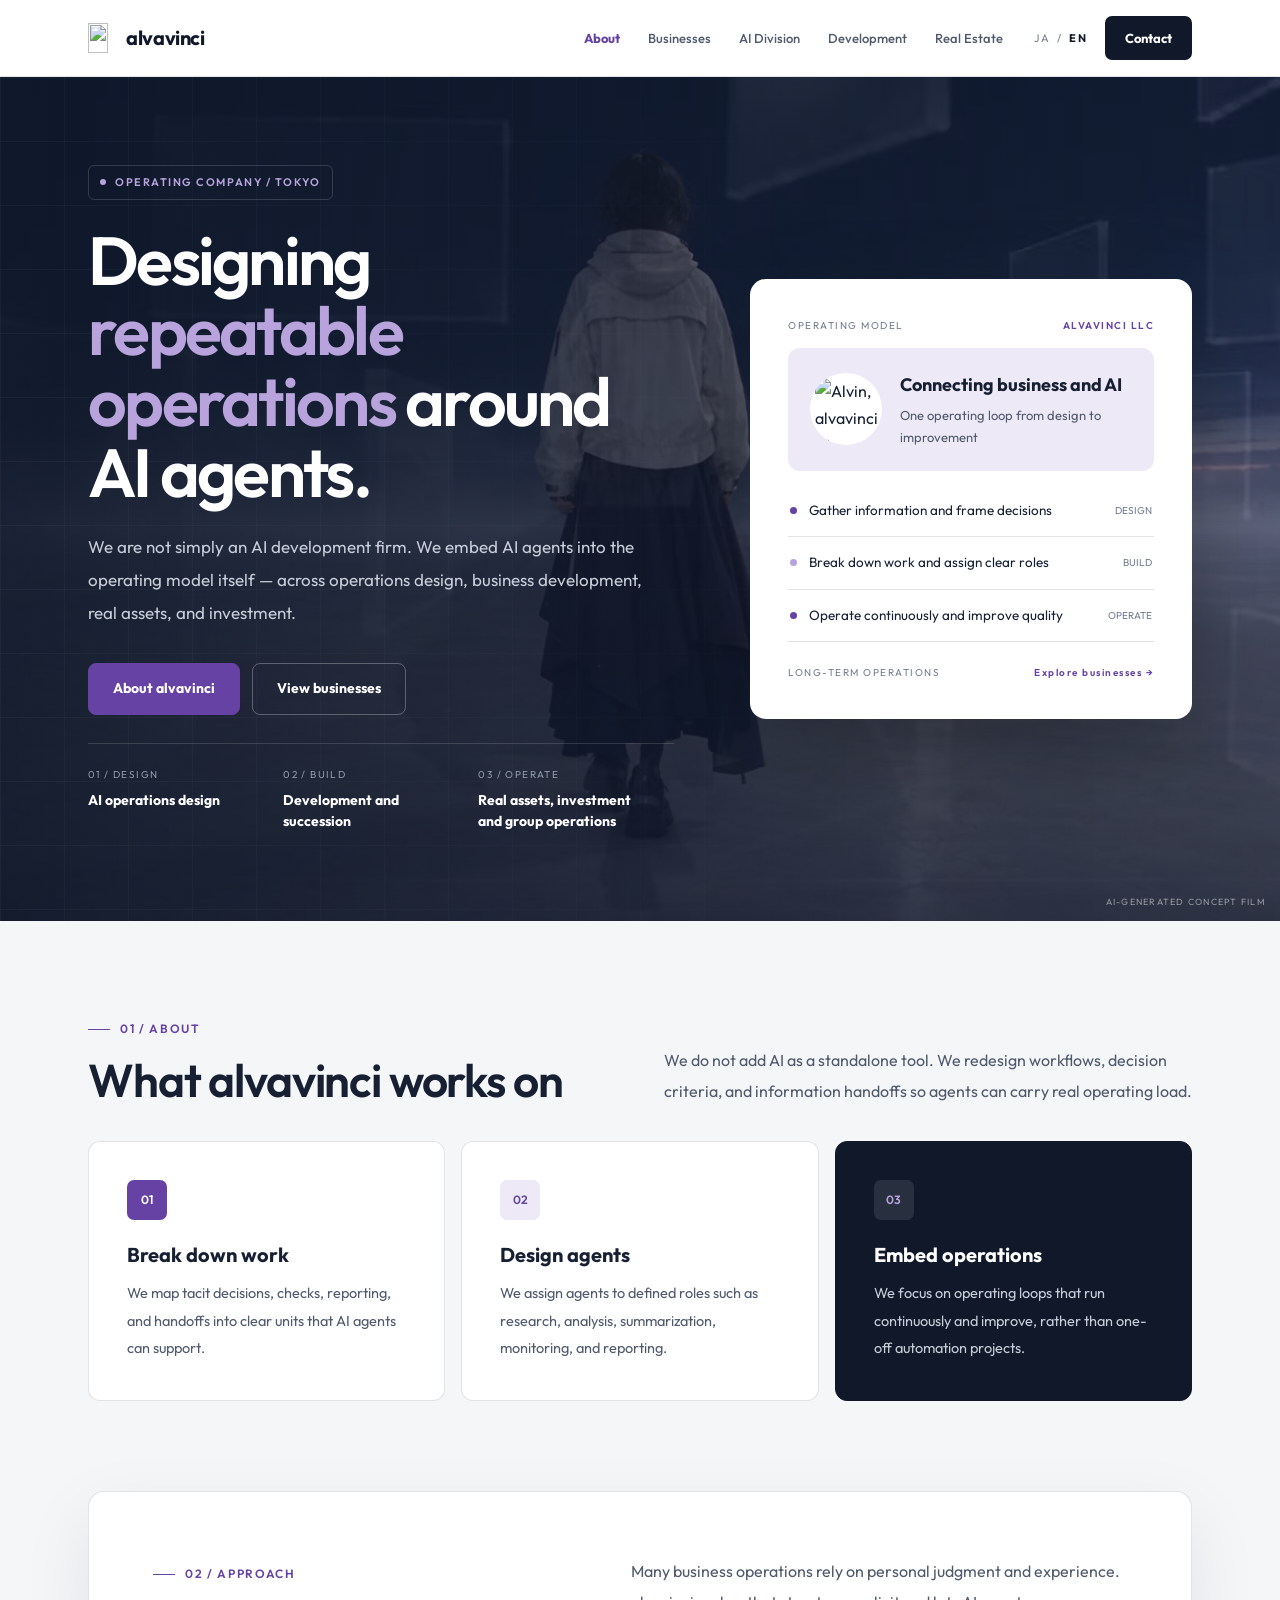
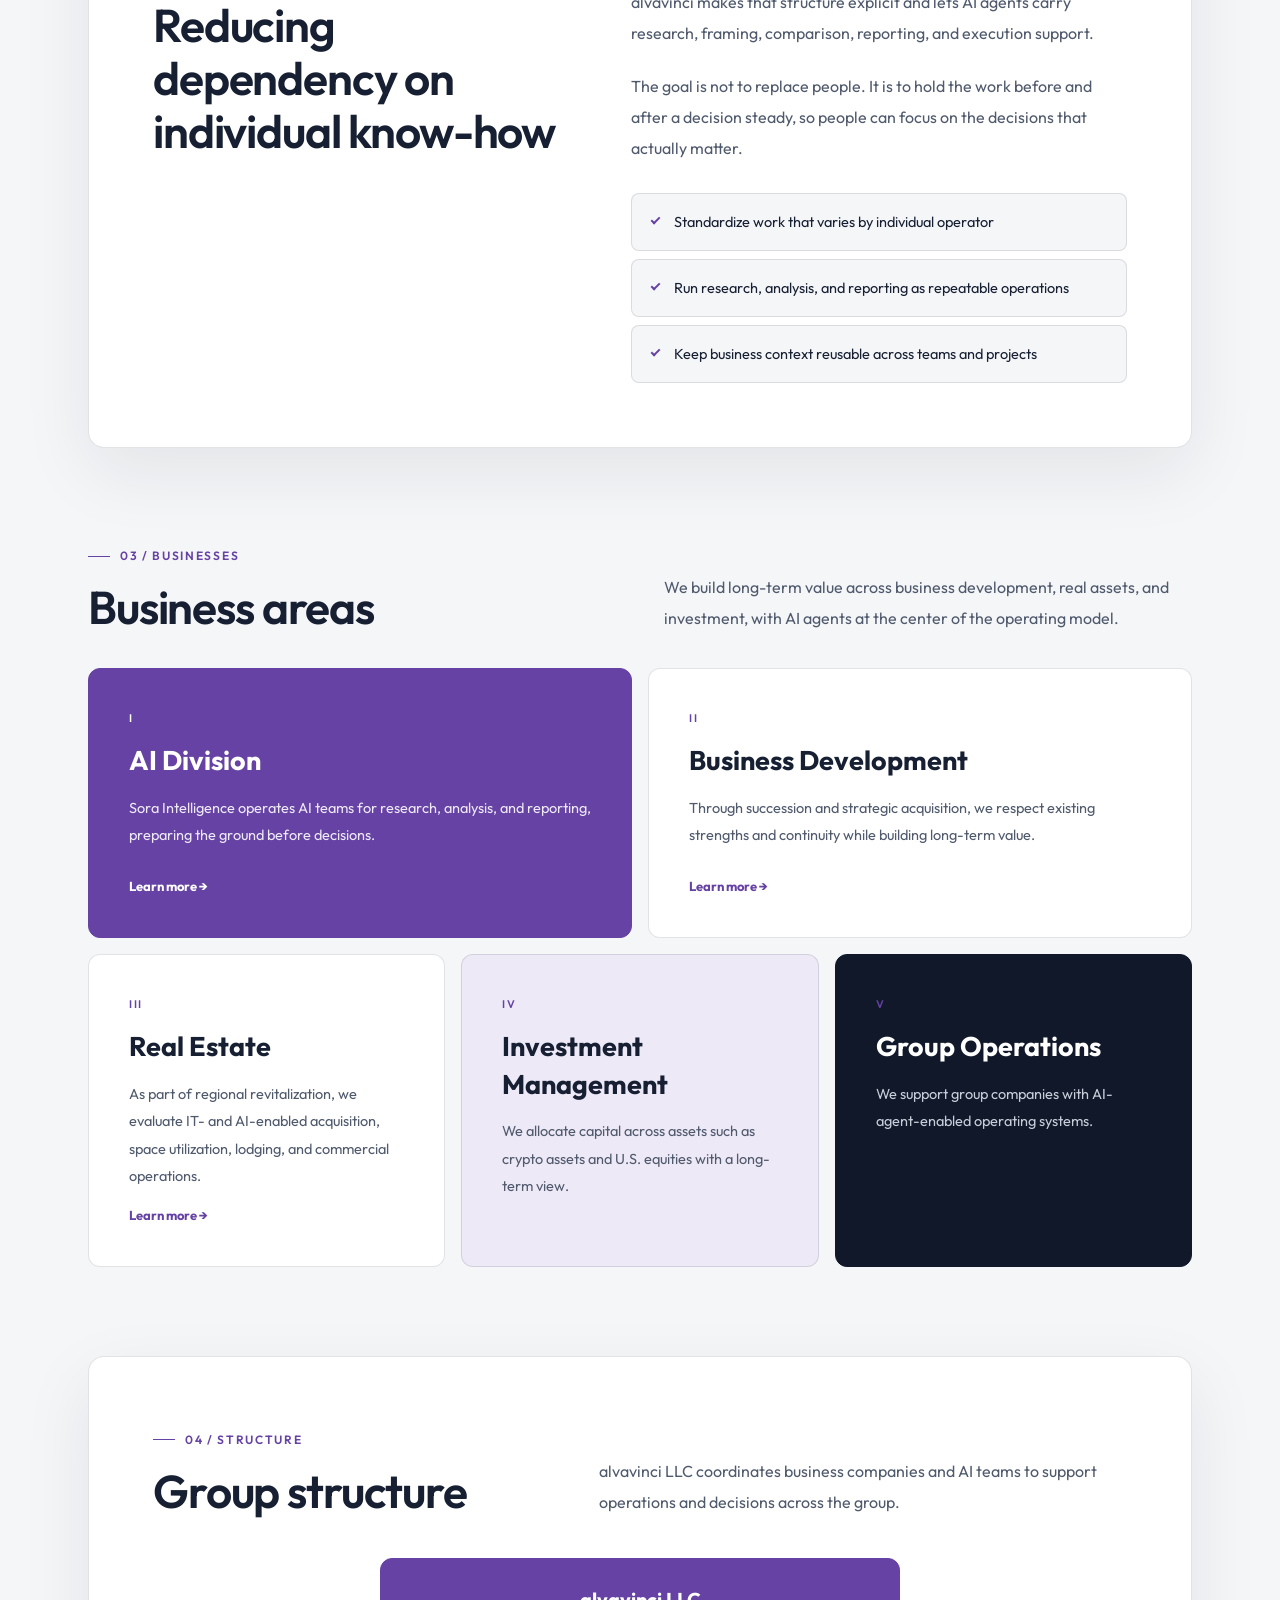
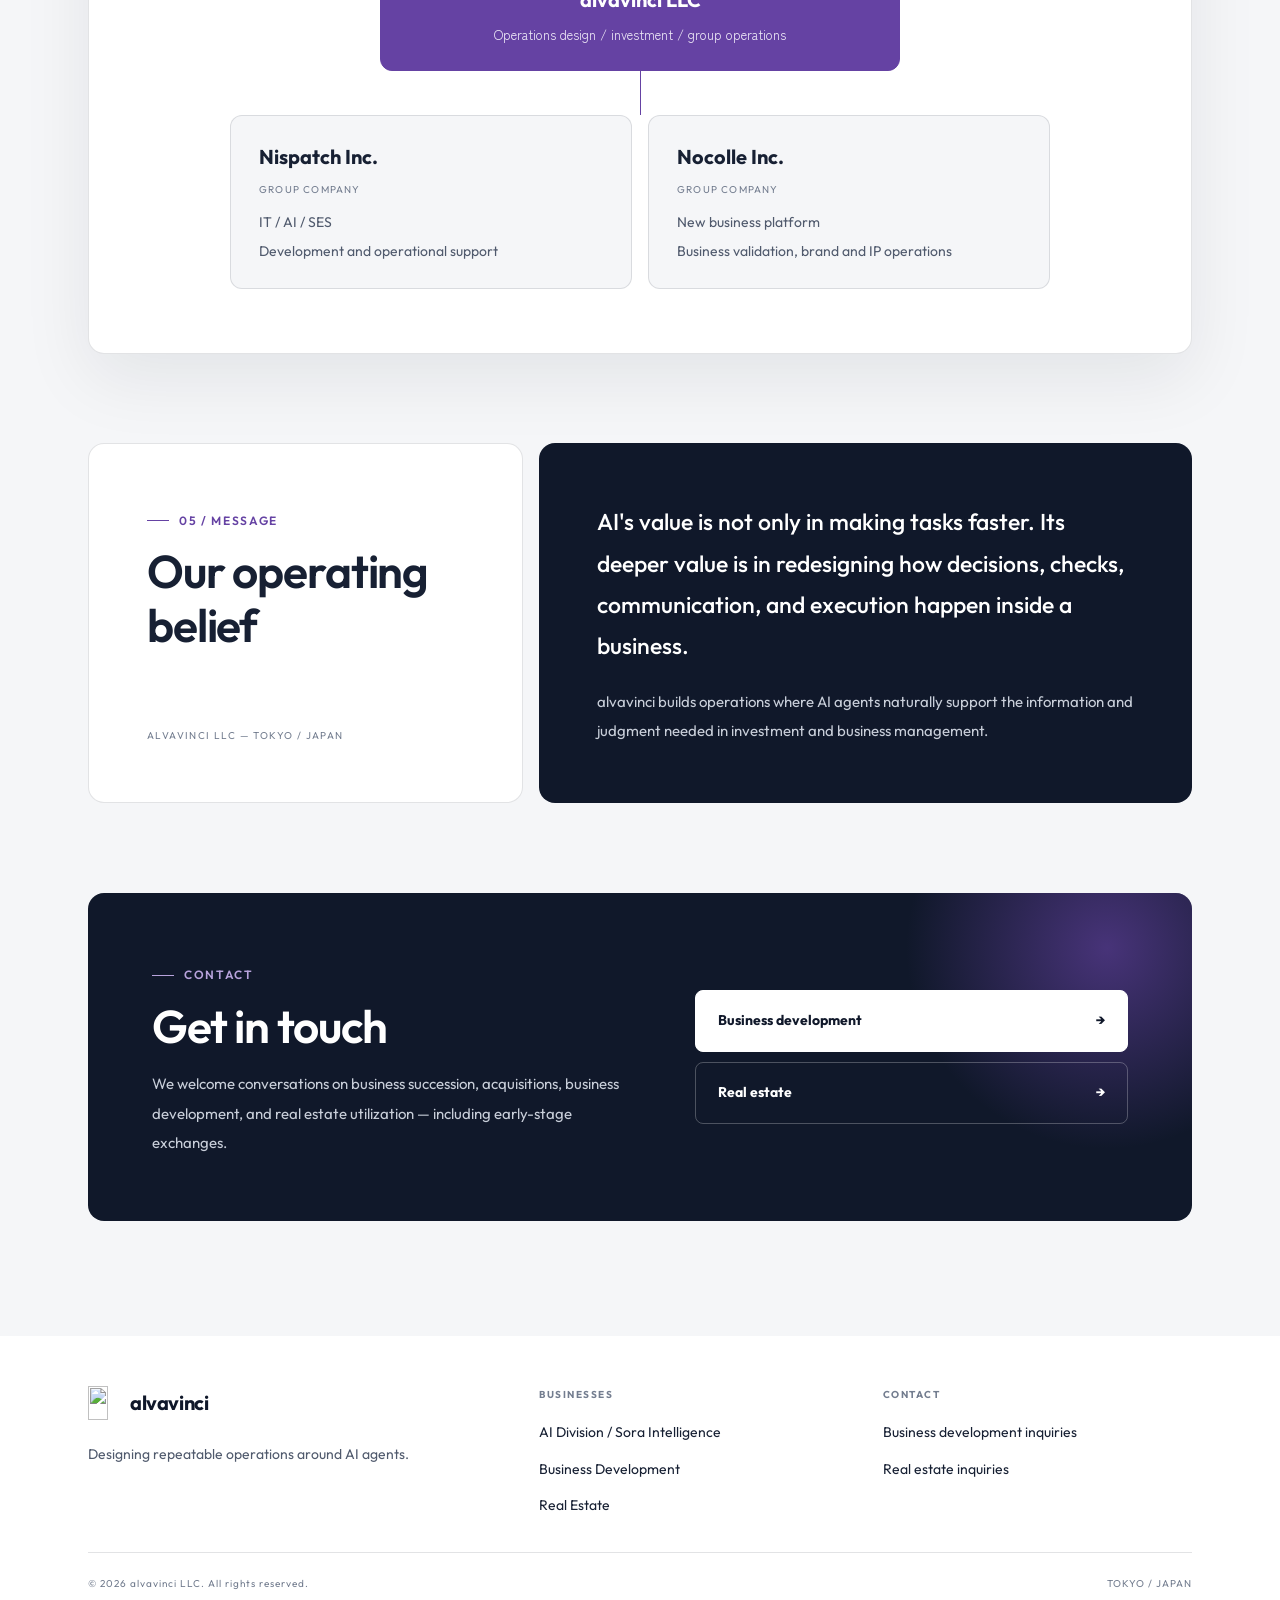
==== en/index.html @ 33186a11 "feat(home): トップのヒーロー背景にAI生成のコンセプト映像を追加 - 17秒のループ映像（無音・強い点滅なし）をヒーローの背景に表示し、紺の重ねで見出しの読みやすさを保つ - PCは108" ====
<!DOCTYPE html>
<html lang="en">

<head>
    <meta charset="UTF-8">
    <meta name="viewport" content="width=device-width, initial-scale=1.0">

    <title>alvavinci LLC | AI-agent-centered operations design</title>
    <meta name="description" content="alvavinci LLC breaks down business processes and redesigns them around AI agents, building operations where judgment and execution stay repeatable.">
    <meta name="keywords" content="alvavinci, AI agents, agentic automation, operations design, business development, business succession, real estate, investment, Sora Intelligence">
    <meta name="author" content="alvavinci LLC">
    <meta name="robots" content="index, follow">
    <meta name="theme-color" content="#10182A">
    <meta name="color-scheme" content="light">
    <link rel="canonical" href="https://alvavinci.com/en/">
    <link rel="alternate" hreflang="ja" href="https://alvavinci.com/">
    <link rel="alternate" hreflang="en" href="https://alvavinci.com/en/">
    <link rel="alternate" hreflang="x-default" href="https://alvavinci.com/">

    <meta property="og:type" content="website">
    <meta property="og:url" content="https://alvavinci.com/en/">
    <meta property="og:title" content="alvavinci LLC | AI-agent-centered operations design">
    <meta property="og:description" content="alvavinci LLC breaks down business processes and redesigns them around AI agents, building operations where judgment and execution stay repeatable.">
    <meta property="og:image" content="https://alvavinci.com/og-image.png">
    <meta property="og:image:type" content="image/png">
    <meta property="og:image:width" content="1200">
    <meta property="og:image:height" content="630">
    <meta property="og:image:alt" content="alvavinci LLC — AIエージェントを中心に、業務の再現性を設計する。">
    <meta property="og:site_name" content="alvavinci LLC">
    <meta property="og:locale" content="en_US">
    <meta property="og:locale:alternate" content="ja_JP">
    <meta name="twitter:card" content="summary_large_image">
    <meta name="twitter:title" content="alvavinci LLC | AI-agent-centered operations design">
    <meta name="twitter:description" content="alvavinci LLC breaks down business processes and redesigns them around AI agents, building operations where judgment and execution stay repeatable.">
    <meta name="twitter:image" content="https://alvavinci.com/og-image.png">
    <meta name="twitter:image:alt" content="alvavinci LLC — AIエージェントを中心に、業務の再現性を設計する。">

    <link rel="icon" type="image/svg+xml" href="../favicon.svg">
    <link rel="apple-touch-icon" href="../apple-touch-icon.png">

    <link rel="preconnect" href="https://fonts.googleapis.com">
    <link rel="preconnect" href="https://fonts.gstatic.com" crossorigin>
    <link rel="stylesheet"
        href="https://fonts.googleapis.com/css2?family=Zen+Kaku+Gothic+New:wght@400;500;700&amp;family=Outfit:wght@400;500;600;700&amp;display=swap">
    <link rel="stylesheet" href="../assets/css/style.css">

    <script async src="https://www.googletagmanager.com/gtag/js?id=G-N91RPM3GYC"></script>
    <script>
        window.dataLayer = window.dataLayer || [];
        function gtag() { dataLayer.push(arguments); }
        gtag('js', new Date());
        gtag('config', 'G-N91RPM3GYC');
    </script>
    <script type="application/ld+json">
{
        "@context": "https://schema.org",
        "@type": "Organization",
        "name": "alvavinci LLC",
        "url": "https://alvavinci.com/",
        "logo": "https://alvavinci.com/assets/images/brand-mark.png",
        "description": "alvavinci LLC designs AI-agent-centered operations and execution systems.",
        "inLanguage": "en",
        "knowsAbout": [
                "AI agents",
                "workflow automation",
                "operations design",
                "business development",
                "business succession",
                "real estate",
                "investment management"
        ],
        "department": [
                {
                        "@type": "Organization",
                        "name": "Sora Intelligence",
                        "url": "https://alvavinci.com/sora-intelligence.html"
                }
        ]
}
    </script>
</head>

<body>

    <header class="site-header" id="header">
        <div class="container header-inner">
            <a href="index.html" class="brand"><img src="../assets/images/brand-mark.png" alt="" aria-hidden="true" width="396" height="420">alvavinci</a>
            <nav class="nav" aria-label="Primary navigation">
                <ul class="nav-list">
                        <li><a href="index.html#about" class="nav-link" aria-current="page">About</a></li>
                        <li><a href="index.html#business" class="nav-link">Businesses</a></li>
                        <li><a href="sora-intelligence.html" class="nav-link">AI Division</a></li>
                        <li><a href="corporate-development.html" class="nav-link">Development</a></li>
                        <li><a href="real-estate.html" class="nav-link">Real Estate</a></li>
                </ul>
            </nav>
            <div class="lang"><a href="../" lang="ja" hreflang="ja">JA</a><span aria-hidden="true">/</span><span class="is-active">EN</span></div>
            <a href="#contact" class="header-cta">Contact</a>
            <button class="hamburger" id="hamburger" aria-label="Open menu" aria-expanded="false" aria-controls="drawer" data-label-open="Open menu" data-label-close="Close menu"><i aria-hidden="true"></i><i aria-hidden="true"></i><i aria-hidden="true"></i></button>
        </div>
        <div class="drawer" id="drawer">
            <a href="index.html#about">About<span>01</span></a>
            <a href="index.html#business">Businesses<span>02</span></a>
            <a href="sora-intelligence.html">AI Division<span>03</span></a>
            <a href="corporate-development.html">Development<span>04</span></a>
            <a href="real-estate.html">Real Estate<span>05</span></a>
        </div>
    </header>

    <main>
        <section class="hero">
            <video class="hero-video" autoplay muted loop playsinline preload="metadata" poster="../assets/videos/hero-highlight-poster.webp" aria-hidden="true" tabindex="-1"><source src="../assets/videos/hero-highlight-720.mp4" type="video/mp4" media="(max-width: 699px)"><source src="../assets/videos/hero-highlight-1080.webm" type="video/webm"><source src="../assets/videos/hero-highlight-1080.mp4" type="video/mp4"></video>
            <div class="hero-shade" aria-hidden="true"></div>
            <span class="hero-credit" aria-hidden="true">AI-GENERATED CONCEPT FILM</span>
            <div class="container">
                <div class="hero-grid">
                    <div class="hero-main">
                        <div class="hero-card reveal">
                            <span class="badge"><i aria-hidden="true"></i>OPERATING COMPANY / TOKYO</span>
                            <h1 class="hero-title">Designing <mark>repeatable operations</mark> around AI agents.</h1>
                            <p class="hero-lead">We are not simply an AI development firm. We embed AI agents into the operating model itself — across operations design, business development, real assets, and investment.</p>
                            <div class="btn-row"><a href="#about" class="btn btn--primary">About alvavinci</a><a href="#business" class="btn">View businesses</a></div>
                        </div>
                        <div class="readout reveal d1">
                            <div><p class="readout-key">01 / Design</p><p class="readout-val">AI operations design</p></div>
                            <div><p class="readout-key">02 / Build</p><p class="readout-val">Development and succession</p></div>
                            <div><p class="readout-key">03 / Operate</p><p class="readout-val">Real assets, investment and group operations</p></div>
                        </div>
                    </div>
                    <aside class="lane reveal d2">
                        <div class="lane-head"><span>OPERATING MODEL</span><b>ALVAVINCI LLC</b></div>
                        <div class="lane-agent">
                            <picture>
                                <source srcset="../assets/images/alvin-mascot.webp" type="image/webp">
                                <img src="../assets/images/alvin-mascot.png" alt="Alvin, alvavinci's AI agent character" width="1024" height="1024" decoding="async">
                            </picture>
                            <div><h3>Connecting business and AI</h3><p>One operating loop from design to improvement</p></div>
                        </div>
                        <ul class="lane-rows">
                            <li><i aria-hidden="true"></i><p>Gather information and frame decisions</p><span class="lane-stage">DESIGN</span></li>
                            <li class="is-alt"><i aria-hidden="true"></i><p>Break down work and assign clear roles</p><span class="lane-stage">BUILD</span></li>
                            <li><i aria-hidden="true"></i><p>Operate continuously and improve quality</p><span class="lane-stage">OPERATE</span></li>
                        </ul>
                        <div class="lane-foot"><span>LONG-TERM OPERATIONS</span><a href="#business">Explore businesses &rarr;</a></div>
                    </aside>
                </div>
            </div>
        </section>

        <section id="about" class="sec">
            <div class="container">
                <div class="sec-head reveal">
                    <div><span class="eyebrow">01 / About</span><h2 class="sec-title">What alvavinci works on</h2></div>
                    <p class="sec-lead">We do not add AI as a standalone tool. We redesign workflows, decision criteria, and information handoffs so agents can carry real operating load.</p>
                </div>
                <div class="tiles tiles--3">
                    <article class="tile reveal d0"><span class="tile-no tile-no--accent">01</span><h3>Break down work</h3><p>We map tacit decisions, checks, reporting, and handoffs into clear units that AI agents can support.</p></article>
                    <article class="tile reveal d1"><span class="tile-no">02</span><h3>Design agents</h3><p>We assign agents to defined roles such as research, analysis, summarization, monitoring, and reporting.</p></article>
                    <article class="tile tile--dark reveal d2"><span class="tile-no">03</span><h3>Embed operations</h3><p>We focus on operating loops that run continuously and improve, rather than one-off automation projects.</p></article>
                </div>
            </div>
        </section>

        <section id="approach" class="sec">
            <div class="container">
                <div class="panel-lg reveal">
                    <div class="split">
                        <div><span class="eyebrow">02 / Approach</span><h2 class="sec-title">Reducing dependency on individual know-how</h2></div>
                        <div>
                            <div class="prose"><p>Many business operations rely on personal judgment and experience. alvavinci makes that structure explicit and lets AI agents carry research, framing, comparison, reporting, and execution support.</p><p>The goal is not to replace people. It is to hold the work before and after a decision steady, so people can focus on the decisions that actually matter.</p></div>
                            <div class="section-spacer" aria-hidden="true"></div>
                <ul class="checks reveal d1">
                    <li>Standardize work that varies by individual operator</li>
                    <li>Run research, analysis, and reporting as repeatable operations</li>
                    <li>Keep business context reusable across teams and projects</li>
                </ul>
                        </div>
                    </div>
                </div>
            </div>
        </section>

        <section id="business" class="sec">
            <div class="container">
                <div class="sec-head reveal">
                    <div><span class="eyebrow">03 / Businesses</span><h2 class="sec-title">Business areas</h2></div>
                    <p class="sec-lead">We build long-term value across business development, real assets, and investment, with AI agents at the center of the operating model.</p>
                </div>
                <div class="bento">
                    <a href="sora-intelligence.html" class="is-wide is-primary reveal d1"><span class="mark">I</span><h3>AI Division</h3><p>Sora Intelligence operates AI teams for research, analysis, and reporting, preparing the ground before decisions.</p><span class="more">Learn more &rarr;</span></a>
                    <a href="corporate-development.html" class="is-wide reveal d2"><span class="mark">II</span><h3>Business Development</h3><p>Through succession and strategic acquisition, we respect existing strengths and continuity while building long-term value.</p><span class="more">Learn more &rarr;</span></a>
                    <a href="real-estate.html" class="is-half reveal d1"><span class="mark">III</span><h3>Real Estate</h3><p>As part of regional revitalization, we evaluate IT- and AI-enabled acquisition, space utilization, lodging, and commercial operations.</p><span class="more">Learn more &rarr;</span></a>
                    <article class="is-half is-accent reveal d2"><span class="mark">IV</span><h3>Investment Management</h3><p>We allocate capital across assets such as crypto assets and U.S. equities with a long-term view.</p></article>
                    <article class="is-half is-dark reveal d3"><span class="mark">V</span><h3>Group Operations</h3><p>We support group companies with AI-agent-enabled operating systems.</p></article>
                </div>
            </div>
        </section>

        <section id="structure" class="sec">
            <div class="container">
                <div class="panel-lg reveal">
                <div class="sec-head reveal">
                    <div><span class="eyebrow">04 / Structure</span><h2 class="sec-title">Group structure</h2></div>
                    <p class="sec-lead">alvavinci LLC coordinates business companies and AI teams to support operations and decisions across the group.</p>
                </div>
                    <div class="flow">
                        <div class="flow-node flow-node--primary"><h3>alvavinci LLC</h3><p>Operations design / investment / group operations</p></div>
                        <span class="flow-wire" aria-hidden="true"></span>
                        <div class="flow-branches flow-branches--2">
                            <div class="flow-node"><h3>Nispatch Inc.</h3><p>GROUP COMPANY</p><ul><li>IT / AI / SES</li><li>Development and operational support</li></ul></div>
                            <div class="flow-node"><h3>Nocolle Inc.</h3><p>GROUP COMPANY</p><ul><li>New business platform</li><li>Business validation, brand and IP operations</li></ul></div>
                        </div>
                    </div>
                </div>
            </div>
        </section>

        <section id="message" class="sec">
            <div class="container">
                <div class="quote-grid">
                    <div class="quote-side reveal"><div><span class="eyebrow">05 / Message</span><h2 class="sec-title">Our operating belief</h2></div><p class="stamp">ALVAVINCI LLC — TOKYO / JAPAN</p></div>
                    <blockquote class="quote reveal d1">
                        <p>AI's value is not only in making tasks faster. Its deeper value is in redesigning how decisions, checks, communication, and execution happen inside a business.</p>
                        <p>alvavinci builds operations where AI agents naturally support the information and judgment needed in investment and business management.</p>
                    </blockquote>
                </div>
            </div>
        </section>

        <section class="sec sec--last" id="contact">
            <div class="container">
                <div class="cta reveal">
                    <div><span class="eyebrow">Contact</span><h2 class="sec-title">Get in touch</h2><p>We welcome conversations on business succession, acquisitions, business development, and real estate utilization — including early-stage exchanges.</p></div>
                    <div class="cta-links">
                        <a href="https://forms.gle/z87DVg5M5MEULPZW8" class="cta-link cta-link--accent" target="_blank" rel="noopener noreferrer">Business development<span aria-hidden="true">&rarr;</span></a>
                        <a href="https://forms.gle/VsCsg5ijZCvYFRT37" class="cta-link" target="_blank" rel="noopener noreferrer">Real estate<span aria-hidden="true">&rarr;</span></a>
                    </div>
                </div>
            </div>
        </section>
    </main>

    <footer class="site-footer">
        <div class="container">
            <div class="footer-grid">
                <div class="footer-brand">
                    <a href="index.html" class="brand"><img src="../assets/images/brand-mark.png" alt="" aria-hidden="true" width="396" height="420">alvavinci</a>
                    <p class="footer-tagline">Designing repeatable operations around AI agents.</p>
                </div>
                <div class="footer-col">
                    <h4>Businesses</h4>
                    <ul>
                        <li><a href="sora-intelligence.html">AI Division / Sora Intelligence</a></li>
                        <li><a href="corporate-development.html">Business Development</a></li>
                        <li><a href="real-estate.html">Real Estate</a></li>
                    </ul>
                </div>
                <div class="footer-col">
                    <h4>Contact</h4>
                    <ul>
                        <li><a href="https://forms.gle/z87DVg5M5MEULPZW8" target="_blank" rel="noopener noreferrer">Business development inquiries</a></li>
                        <li><a href="https://forms.gle/VsCsg5ijZCvYFRT37" target="_blank" rel="noopener noreferrer">Real estate inquiries</a></li>
                    </ul>
                </div>
            </div>
            <div class="footer-base"><span>&copy; 2026 alvavinci LLC. All rights reserved.</span><span>TOKYO / JAPAN</span></div>
        </div>
    </footer>

    <script src="../assets/js/script.js"></script>
</body>

</html>
---- assets/css/style.css ----
@charset "UTF-8";

/* alvavinci LLC — Corporate Identity 2026 */
:root {
    --bg: #f5f6f8; --panel: #fff; --panel-soft: #eef0f4;
    --navy: #10182a; --navy-2: #19243a; --ink: #172033;
    --ink-2: #505a6d; --ink-3: #737d8f; --primary: #6542a3;
    --primary-dark: #493078; --primary-soft: #eee9f7; --accent: #b8a3dc;
    --on-dark: #fff; --on-dark-2: #c8ced9;
    --line: rgba(16,24,42,.12); --line-dark: rgba(255,255,255,.14);
    --shadow: 0 24px 70px rgba(16,24,42,.08);
    --font-body: "Zen Kaku Gothic New", "Noto Sans JP", -apple-system, BlinkMacSystemFont, "Segoe UI", sans-serif;
    --font-latin: "Outfit", -apple-system, BlinkMacSystemFont, "Segoe UI", sans-serif;
    --wrap: 1200px; --gutter: clamp(20px,4vw,48px);
    --radius-lg: 16px; --radius: 12px; --radius-sm: 8px;
    --ease: cubic-bezier(.22,.61,.36,1);
}

*,*::before,*::after { box-sizing: border-box; }
html { scroll-behavior: smooth; scroll-padding-top: 88px; -webkit-text-size-adjust: 100%; }
body { margin: 0; overflow-x: hidden; background: var(--bg); color: var(--ink); font-family: var(--font-body); font-size: 16px; line-height: 1.8; font-feature-settings: "palt" 1; -webkit-font-smoothing: antialiased; }
html[lang="en"] body { font-family: var(--font-latin); line-height: 1.7; }
img { display: block; max-width: 100%; height: auto; }
a { color: inherit; }
a:hover { color: var(--primary); }
ul { margin: 0; padding: 0; list-style: none; }
h1,h2,h3,h4,p,figure,blockquote { margin: 0; }
button { border: 0; background: none; color: inherit; font: inherit; cursor: pointer; }
::selection { background: var(--primary-soft); color: var(--navy); }
:focus-visible { outline: 3px solid var(--accent); outline-offset: 3px; }
.visually-hidden { position: absolute; width: 1px; height: 1px; padding: 0; margin: -1px; overflow: hidden; clip: rect(0 0 0 0); white-space: nowrap; border: 0; }

.container { width: min(100%,var(--wrap)); margin-inline: auto; padding-inline: var(--gutter); }
.sec { padding-block: clamp(52px,7vw,96px); }
.sec + .sec { padding-top: 0; }
.sec--last { padding-bottom: clamp(72px,9vw,120px); }
.panel-lg { padding: clamp(30px,5vw,64px); border: 1px solid var(--line); border-radius: var(--radius-lg); background: var(--panel); box-shadow: var(--shadow); }
.split { display: grid; gap: clamp(30px,6vw,72px); align-items: start; }

.eyebrow { display: inline-flex; align-items: center; gap: 10px; color: var(--primary); font-family: var(--font-latin); font-size: 12px; font-weight: 600; line-height: 1; letter-spacing: .14em; text-transform: uppercase; }
.eyebrow::before { width: 22px; height: 1px; background: currentColor; content: ""; }
.sec-title { max-width: 20ch; margin-top: 16px; font-size: clamp(28px,3.7vw,46px); font-weight: 700; line-height: 1.35; letter-spacing: -.025em; }
html[lang="en"] .sec-title { font-weight: 600; line-height: 1.16; }
.sec-lead,.prose p { color: var(--ink-2); font-size: clamp(15px,1.5vw,16px); line-height: 1.95; }
.sec-lead { max-width: 48ch; }
.sec-head { display: flex; flex-wrap: wrap; align-items: end; justify-content: space-between; gap: 28px; margin-bottom: 34px; }
.panel-lg .sec-head { margin-bottom: 40px; }
.prose p + p { margin-top: 22px; }

/* Header */
.site-header { position: sticky; top: 0; z-index: 100; border-bottom: 1px solid var(--line); background: rgba(255,255,255,.92); backdrop-filter: blur(16px) saturate(140%); -webkit-backdrop-filter: blur(16px) saturate(140%); }
.header-inner { display: flex; align-items: center; gap: 18px; min-height: 76px; }
.brand { display: inline-flex; align-items: center; gap: 10px; margin-right: auto; color: var(--navy); font-family: var(--font-latin); font-size: 20px; font-weight: 700; letter-spacing: -.02em; text-decoration: none; }
.brand:hover { color: var(--navy); }
.brand img { width: auto; height: 30px; }
.nav,.header-cta { display: none; }
.nav-list { display: flex; align-items: center; gap: 2px; }
.nav-link { display: block; padding: 9px 13px; color: var(--ink-2); font-size: 13px; font-weight: 500; text-decoration: none; transition: color .2s var(--ease); }
.nav-link:hover,.nav-link[aria-current="page"] { color: var(--primary); }
.nav-link[aria-current="page"] { font-weight: 700; }
.lang { display: flex; align-items: center; gap: 7px; color: var(--ink-3); font-family: var(--font-latin); font-size: 11px; letter-spacing: .12em; }
.lang a { text-decoration: none; }
.lang .is-active { color: var(--navy); font-weight: 700; }
.header-cta { align-items: center; justify-content: center; padding: 11px 20px; border-radius: 7px; background: var(--navy); color: var(--on-dark); font-size: 13px; font-weight: 700; text-decoration: none; transition: background .2s var(--ease),transform .2s var(--ease); }
.header-cta:hover { transform: translateY(-1px); background: var(--primary); color: var(--on-dark); }
.hamburger { display: inline-flex; width: 44px; height: 44px; flex-direction: column; justify-content: center; gap: 5px; padding: 0 11px; border: 1px solid var(--line); border-radius: 8px; }
.hamburger i { display: block; height: 2px; border-radius: 2px; background: var(--navy); transition: transform .3s var(--ease),opacity .2s var(--ease); }
.hamburger[aria-expanded="true"] i:nth-child(1) { transform: translateY(7px) rotate(45deg); }
.hamburger[aria-expanded="true"] i:nth-child(2) { opacity: 0; }
.hamburger[aria-expanded="true"] i:nth-child(3) { transform: translateY(-7px) rotate(-45deg); }
.drawer { position: fixed; inset: 84px var(--gutter) auto; z-index: 99; display: grid; gap: 2px; padding: 10px; border: 1px solid var(--line); border-radius: var(--radius); background: var(--panel); box-shadow: var(--shadow); opacity: 0; visibility: hidden; transform: translateY(-8px); transition: opacity .25s var(--ease),transform .25s var(--ease),visibility .25s; }
.drawer.is-open { opacity: 1; visibility: visible; transform: none; }
.drawer a { display: flex; align-items: baseline; justify-content: space-between; gap: 18px; padding: 14px 16px; border-radius: 7px; font-size: 15px; font-weight: 500; text-decoration: none; }
.drawer a:hover { background: var(--panel-soft); color: var(--navy); }
.drawer a span { color: var(--ink-3); font-family: var(--font-latin); font-size: 10px; letter-spacing: .16em; }

/* Buttons */
.btn { display: inline-flex; align-items: center; justify-content: center; min-height: 50px; padding: 13px 24px; border: 1px solid var(--line); border-radius: 8px; font-size: 14px; font-weight: 700; text-decoration: none; transition: color .2s var(--ease),background .2s var(--ease),border-color .2s var(--ease),transform .2s var(--ease); }
.btn:hover { transform: translateY(-2px); border-color: var(--navy); background: var(--navy); color: var(--on-dark); }
.btn--primary { border-color: var(--primary); background: var(--primary); color: var(--on-dark); }
.btn--primary:hover { border-color: var(--primary-dark); background: var(--primary-dark); }
.btn-row { display: flex; flex-wrap: wrap; gap: 12px; margin-top: 34px; }

/* Home hero */
.hero { position: relative; isolation: isolate; padding-block: clamp(40px,7vw,88px); overflow: hidden; background: var(--navy); }
/* ヒーロー背景のAI生成コンセプト映像（assets/videos）。紺の重ねで文字の読みやすさを保ち、モーション軽減時は非表示 */
.hero-video { position: absolute; inset: 0; z-index: -2; width: 100%; height: 100%; object-fit: cover; object-position: 50% 50%; pointer-events: none; }
.hero-shade { position: absolute; inset: 0; z-index: -1; background: linear-gradient(90deg, rgba(16,24,42,.9) 0%, rgba(16,24,42,.72) 45%, rgba(16,24,42,.42) 100%), linear-gradient(0deg, rgba(16,24,42,.55), transparent 45%); }
.hero-credit { position: absolute; right: 14px; bottom: 12px; color: rgba(255,255,255,.5); font-family: var(--font-latin); font-size: 9px; letter-spacing: .14em; }
.hero::before { position: absolute; inset: 0; background-image: linear-gradient(rgba(255,255,255,.035) 1px,transparent 1px),linear-gradient(90deg,rgba(255,255,255,.035) 1px,transparent 1px); background-size: 64px 64px; -webkit-mask-image: linear-gradient(to right,#000,transparent 78%); mask-image: linear-gradient(to right,#000,transparent 78%); content: ""; }
.hero-grid { position: relative; display: grid; gap: clamp(36px,6vw,80px); align-items: center; }
.hero-main { display: flex; flex-direction: column; gap: 28px; }
.hero-card { position: relative; color: var(--on-dark); }
.badge { display: inline-flex; align-items: center; gap: 9px; padding: 7px 11px; border: 1px solid rgba(255,255,255,.15); border-radius: 6px; color: var(--accent); font-family: var(--font-latin); font-size: 11px; font-weight: 600; letter-spacing: .14em; }
.badge i { width: 6px; height: 6px; border-radius: 50%; background: currentColor; }
.hero-title { max-width: 13ch; margin-block: 25px 22px; font-size: clamp(38px,5.6vw,68px); font-weight: 700; line-height: 1.22; letter-spacing: -.04em; text-wrap: pretty; }
html[lang="en"] .hero-title { max-width: 14ch; font-weight: 600; line-height: 1.04; }
.hero-title mark { background: none; color: var(--accent); }
.hero-lead { max-width: 51ch; color: var(--on-dark-2); font-size: clamp(15px,1.5vw,17px); line-height: 1.95; }
.hero .btn:not(.btn--primary) { border-color: rgba(255,255,255,.28); color: var(--on-dark); }
.hero .btn:not(.btn--primary):hover { border-color: var(--on-dark); background: var(--on-dark); color: var(--navy); }
.readout { display: grid; grid-template-columns: repeat(3,1fr); border-top: 1px solid var(--line-dark); }
.readout div { padding: 22px 18px 0 0; }
.readout-key { color: #8f99aa; font-family: var(--font-latin); font-size: 10px; letter-spacing: .14em; text-transform: uppercase; }
.readout-val { margin-top: 7px; color: var(--on-dark); font-size: 14px; font-weight: 700; line-height: 1.55; }
.lane { display: flex; flex-direction: column; gap: 14px; padding: clamp(24px,3.5vw,38px); border-radius: var(--radius-lg); background: var(--panel); color: var(--ink); box-shadow: 0 32px 90px rgba(0,0,0,.24); }
.lane-head,.lane-foot { display: flex; align-items: center; justify-content: space-between; gap: 16px; color: var(--ink-3); font-family: var(--font-latin); font-size: 10px; letter-spacing: .15em; }
.lane-head b { color: var(--primary); font-weight: 600; }
.lane-agent { display: flex; align-items: center; gap: 18px; padding: 22px; border-radius: var(--radius); background: var(--primary-soft); }
.lane-agent picture { display: inline-flex; width: 72px; height: 72px; flex: none; align-items: center; justify-content: center; overflow: hidden; border-radius: 50%; background: var(--panel); }
.lane-agent img { width: 88%; }
.lane-agent h3 { font-size: 18px; font-weight: 700; }
.lane-agent p { margin-top: 4px; color: var(--ink-2); font-size: 13px; }
.lane-rows { display: grid; }
.lane-rows li { display: flex; align-items: center; gap: 12px; padding: 15px 2px; border-bottom: 1px solid var(--line); }
.lane-rows i { width: 7px; height: 7px; flex: none; border-radius: 50%; background: var(--primary); }
.lane-rows li.is-alt i { background: var(--accent); }
.lane-rows p { flex: 1; font-size: 13.5px; line-height: 1.6; }
.lane-stage { color: var(--ink-3); font-family: var(--font-latin); font-size: 10px; }

.section-spacer { height: 28px; }
.section-lead { margin-top: 16px; }
.tile-title-first { margin-top: 0 !important; }
.lane-foot { padding-top: 8px; }
.lane-foot a { color: var(--primary); font-weight: 600; text-decoration: none; }

/* Inner page hero */
.page-hero { padding-block: clamp(34px,6vw,72px) clamp(52px,7vw,88px); background: var(--navy); }
.page-hero .panel-lg { position: relative; overflow: hidden; border-color: var(--line-dark); background: transparent; box-shadow: none; color: var(--on-dark); }
.page-hero .panel-lg::after { position: absolute; right: -80px; bottom: -150px; width: 430px; height: 430px; border-radius: 50%; background: radial-gradient(circle,rgba(101,66,163,.55),transparent 66%); content: ""; }
.page-hero .panel-lg > * { position: relative; z-index: 1; }
.page-hero-grid { display: grid; gap: clamp(28px,5vw,60px); align-items: center; }
.page-hero-title { max-width: 22ch; margin-block: 18px 24px; font-size: clamp(34px,5vw,60px); font-weight: 700; line-height: 1.25; letter-spacing: -.035em; }
html[lang="en"] .page-hero-title { font-weight: 600; line-height: 1.08; }
.page-hero p { color: var(--on-dark-2); font-size: 15px; line-height: 1.95; }
.page-hero .eyebrow { color: var(--accent); }
.lead-cols { display: grid; gap: 22px; max-width: 980px; }
.crumbs { display: flex; flex-wrap: wrap; gap: 8px; margin-bottom: 24px; color: #929bad; font-family: var(--font-latin); font-size: 11px; letter-spacing: .1em; }
.crumbs a { text-decoration: none; }
.crumbs b { color: var(--accent); font-weight: 400; }
.figure-tile { padding: 22px; border-radius: var(--radius); background: var(--primary-soft); }
.figure-tile img { width: 100%; border-radius: var(--radius-sm); }
.figure-tile figcaption { display: flex; justify-content: space-between; gap: 12px; margin-top: 14px; color: var(--ink-3); font-family: var(--font-latin); font-size: 10px; letter-spacing: .12em; }
.figure-tile figcaption b { color: var(--navy); }

/* Content cards */
.tiles,.bento,.steps { display: grid; gap: 16px; }
.tile,.step,.bento > * { border: 1px solid var(--line); border-radius: var(--radius); background: var(--panel); }
.tile { padding: clamp(26px,3.5vw,38px); }
.tile h3 { margin-block: 20px 10px; font-size: 20px; font-weight: 700; line-height: 1.45; }
.tile p,.step p,.bento p { color: var(--ink-2); font-size: 14.5px; line-height: 1.9; }
.tile-no { display: inline-flex; width: 40px; height: 40px; align-items: center; justify-content: center; border-radius: 7px; background: var(--primary-soft); color: var(--primary); font-family: var(--font-latin); font-size: 12px; font-weight: 600; }
.tile-no--accent { background: var(--primary); color: var(--on-dark); }
.tile--dark,.bento .is-dark,.step--primary { border-color: var(--navy); background: var(--navy); color: var(--on-dark); }
.tile--dark p,.bento .is-dark p,.step--primary p { color: var(--on-dark-2); }
.tile--dark .tile-no { background: rgba(255,255,255,.1); color: var(--accent); }
.tile--quiet { background: var(--bg); box-shadow: none; }
.panel-lg .tile--quiet { background: var(--bg); }
.tile-label,.bento .mark { color: var(--primary); font-family: var(--font-latin); font-size: 11px; font-weight: 600; letter-spacing: .14em; }
.bento > * { display: flex; min-height: 270px; flex-direction: column; gap: 14px; padding: clamp(28px,3.5vw,40px); text-decoration: none; transition: transform .25s var(--ease),box-shadow .25s var(--ease); }
.bento a:hover { transform: translateY(-4px); color: var(--ink); box-shadow: var(--shadow); }
.bento h3 { font-size: clamp(21px,2.3vw,27px); font-weight: 700; line-height: 1.4; }
.bento p { flex: 1; }
.bento .more { color: var(--primary); font-size: 13px; font-weight: 700; }
.bento .is-primary { border-color: var(--primary); background: var(--primary); color: var(--on-dark); }
.bento .is-primary p { color: var(--primary-soft); }
.bento .is-primary .mark,.bento .is-primary .more { color: var(--on-dark); }
.bento .is-primary:hover { color: var(--on-dark); }
.bento .is-accent { background: var(--primary-soft); }

/* Lists, statements and diagrams */
.checks { display: grid; gap: 8px; }
.checks li { position: relative; padding: 15px 18px 15px 42px; border: 1px solid var(--line); border-radius: var(--radius-sm); background: var(--panel); font-size: 14.5px; line-height: 1.8; }
.checks li::before { position: absolute; top: 23px; left: 19px; width: 9px; height: 5px; border-bottom: 2px solid var(--primary); border-left: 2px solid var(--primary); transform: rotate(-45deg); content: ""; }
.panel-lg .checks li,.checks--on-bg li { background: var(--bg); }
.quote-grid { display: grid; gap: 16px; }
.quote-side,.quote { padding: clamp(30px,5vw,58px); border-radius: var(--radius-lg); }
.quote-side { display: flex; min-height: 280px; flex-direction: column; justify-content: space-between; gap: 28px; border: 1px solid var(--line); background: var(--panel); }
.stamp { color: var(--ink-3); font-family: var(--font-latin); font-size: 10px; letter-spacing: .14em; }
.quote { display: flex; flex-direction: column; justify-content: center; gap: 20px; background: var(--navy); color: var(--on-dark); }
.quote p { color: var(--on-dark-2); font-size: 15px; line-height: 1.95; }
.quote p:first-child { color: var(--on-dark); font-size: clamp(18px,2vw,23px); font-weight: 500; line-height: 1.8; }
.step { padding: 30px 26px; }
.step b { color: var(--primary); font-family: var(--font-latin); font-size: 28px; font-weight: 600; }
.step h3 { margin-block: 16px 9px; font-size: 18px; font-weight: 700; }
.step--primary b { color: var(--accent); }
.flow { display: grid; justify-items: center; }
.flow-node { width: 100%; max-width: 520px; padding: 24px 28px; border: 1px solid var(--line); border-radius: var(--radius); background: var(--bg); text-align: center; }
.flow-node h3 { font-size: 20px; font-weight: 700; }
.flow-node p { margin-top: 7px; color: var(--ink-3); font-family: var(--font-latin); font-size: 10px; letter-spacing: .12em; }
.flow-node--primary,.flow-node--lead { border-color: var(--primary); background: var(--primary); color: var(--on-dark); }
.flow-node--primary p,.flow-node--lead p { color: var(--primary-soft); font-family: var(--font-body); font-size: 13px; letter-spacing: 0; }
.flow-node--lead { display: flex; align-items: center; gap: 20px; text-align: left; }
.flow-node--lead picture { display: inline-flex; width: 70px; height: 70px; flex: none; overflow: hidden; border-radius: 50%; background: rgba(255,255,255,.14); }
.flow-node--lead img { width: 100%; height: 100%; object-fit: cover; }
.flow-wire { width: 1px; height: 44px; background: var(--primary); }
.flow-branches { display: grid; width: 100%; gap: 16px; }
.flow-branches--2 { max-width: 820px; }
.flow-branches .flow-node { max-width: none; text-align: left; }
.flow-node ul { display: grid; gap: 5px; margin-top: 13px; color: var(--ink-2); font-size: 14px; }
.flow-node .role { color: var(--primary); }

/* Contact and footer */
.cta { position: relative; display: grid; gap: clamp(30px,5vw,64px); align-items: center; padding: clamp(34px,5vw,64px); overflow: hidden; border-radius: var(--radius-lg); background: var(--navy); color: var(--on-dark); }
.cta::after { position: absolute; right: -130px; top: -160px; width: 430px; height: 430px; border-radius: 50%; background: radial-gradient(circle,rgba(101,66,163,.65),transparent 66%); content: ""; }
.cta > * { position: relative; z-index: 1; }
.cta .eyebrow { color: var(--accent); }
.cta .sec-title { margin-block: 16px; }
.cta p { max-width: 52ch; color: var(--on-dark-2); font-size: 15px; line-height: 1.95; }
.cta-links { display: flex; flex-direction: column; gap: 10px; }
.cta-link { display: flex; align-items: center; justify-content: space-between; gap: 16px; padding: 18px 22px; border: 1px solid rgba(255,255,255,.25); border-radius: 8px; color: var(--on-dark); font-size: 14px; font-weight: 700; text-decoration: none; transition: background .2s var(--ease),color .2s var(--ease); }
.cta-link:hover { background: rgba(255,255,255,.08); color: var(--on-dark); }
.cta-link--accent { border-color: var(--on-dark); background: var(--on-dark); color: var(--navy); }
.cta-link--accent:hover { background: var(--primary-soft); color: var(--navy); }
.site-footer { padding-block: 0 34px; background: var(--panel); }
.footer-grid { display: grid; gap: 34px; padding-block: 50px 34px; }
.footer-brand .brand img { height: 34px; }
.footer-tagline { max-width: 36ch; margin-top: 14px; color: var(--ink-2); font-size: 14px; }
.footer-col h4 { margin-bottom: 15px; color: var(--ink-3); font-family: var(--font-latin); font-size: 10px; letter-spacing: .15em; text-transform: uppercase; }
.footer-col li + li { margin-top: 9px; }
.footer-col a { font-size: 14px; text-decoration: none; }
.footer-base { display: flex; flex-wrap: wrap; justify-content: space-between; gap: 12px; padding-top: 22px; border-top: 1px solid var(--line); color: var(--ink-3); font-family: var(--font-latin); font-size: 10px; letter-spacing: .1em; }

/* Progressive enhancement: content stays visible if JavaScript fails. */
.reveal.is-animated { opacity: 0; transform: translateY(14px); transition: opacity .7s var(--ease),transform .7s var(--ease); }
.reveal.is-animated.is-in { opacity: 1; transform: none; }
.d1 { transition-delay: .07s !important; }
.d2 { transition-delay: .14s !important; }
.d3 { transition-delay: .21s !important; }

@media (min-width:700px) {
    .tiles--2,.tiles--3,.tiles--4,.bento,.steps,.lead-cols,.flow-branches { grid-template-columns: repeat(2,minmax(0,1fr)); }
}
@media (min-width:900px) {
    .split { grid-template-columns: .9fr 1.1fr; }
    .hero-grid { grid-template-columns: minmax(0,1.14fr) minmax(360px,.86fr); }
    .page-hero-grid { grid-template-columns: 1.2fr .8fr; }
    .quote-grid { grid-template-columns: .8fr 1.2fr; }
    .cta { grid-template-columns: 1.05fr .95fr; }
    .footer-grid { grid-template-columns: 1.35fr 1fr 1fr; }
}
@media (min-width:1000px) {
    .tiles--3 { grid-template-columns: repeat(3,minmax(0,1fr)); }
    .tiles--4,.steps { grid-template-columns: repeat(4,minmax(0,1fr)); }
}
@media (min-width:1080px) {
    .nav { display: block; }
    .header-cta { display: inline-flex; }
    .hamburger,.drawer { display: none; }
    .bento { grid-template-columns: repeat(6,minmax(0,1fr)); }
    .bento > .is-wide { grid-column: span 3; }
    .bento > .is-half { grid-column: span 2; }
    .flow-branches--3 { grid-template-columns: repeat(3,minmax(0,1fr)); }
}
@media (max-width:699px) {
    .hero-video { object-position: 58% 50%; }
    .hero-shade { background: rgba(16,24,42,.74); }
    .sec-head { align-items: start; }
    .readout { grid-template-columns: 1fr; }
    .readout div { padding-block: 16px; border-bottom: 1px solid var(--line-dark); }
    .readout div:last-child { border-bottom: 0; }
    .btn { width: 100%; }
    .lane-foot { align-items: flex-start; flex-direction: column; }
    .flow-node--lead { align-items: flex-start; flex-direction: column; }
}
@media (prefers-reduced-motion:reduce) {
    .hero-video,.hero-shade,.hero-credit { display: none; }
    html { scroll-behavior: auto; }
    *,*::before,*::after { animation-duration: .001ms !important; animation-iteration-count: 1 !important; transition-duration: .001ms !important; }
    .reveal.is-animated { opacity: 1; transform: none; }
}
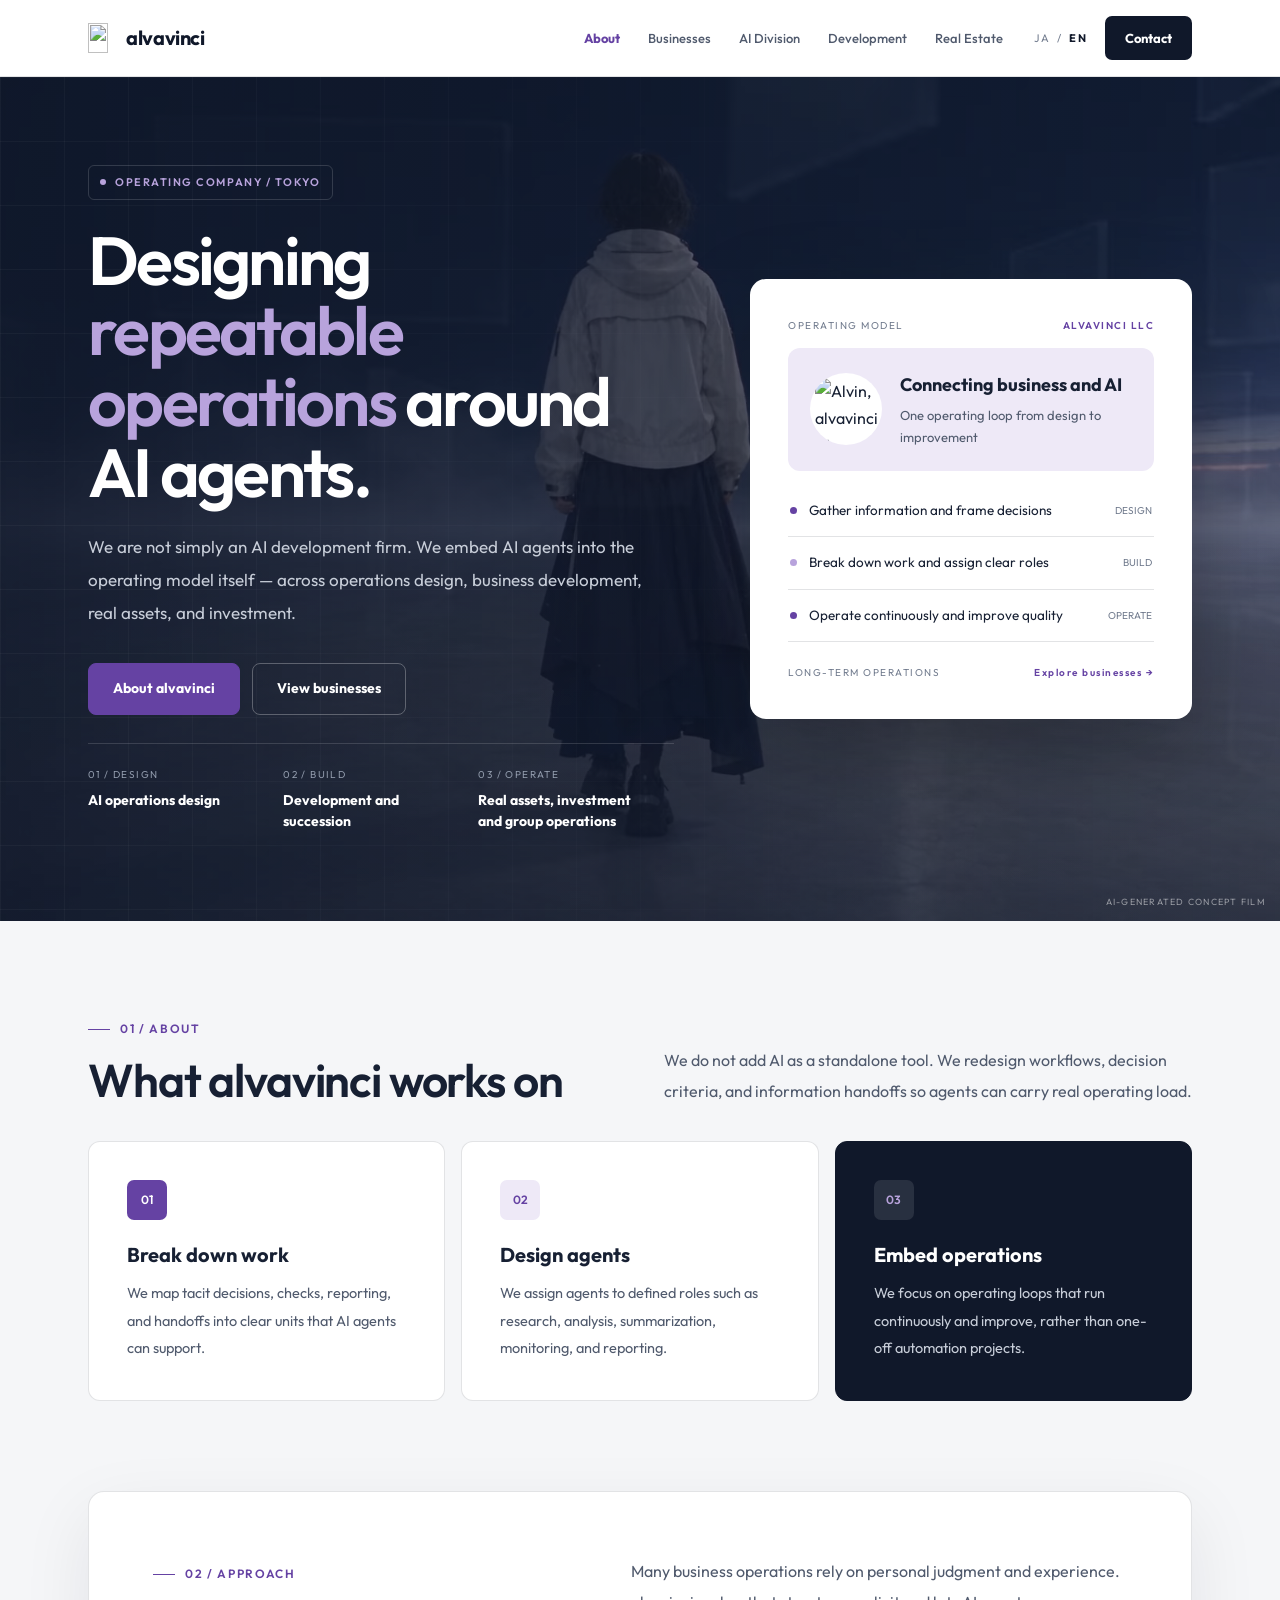
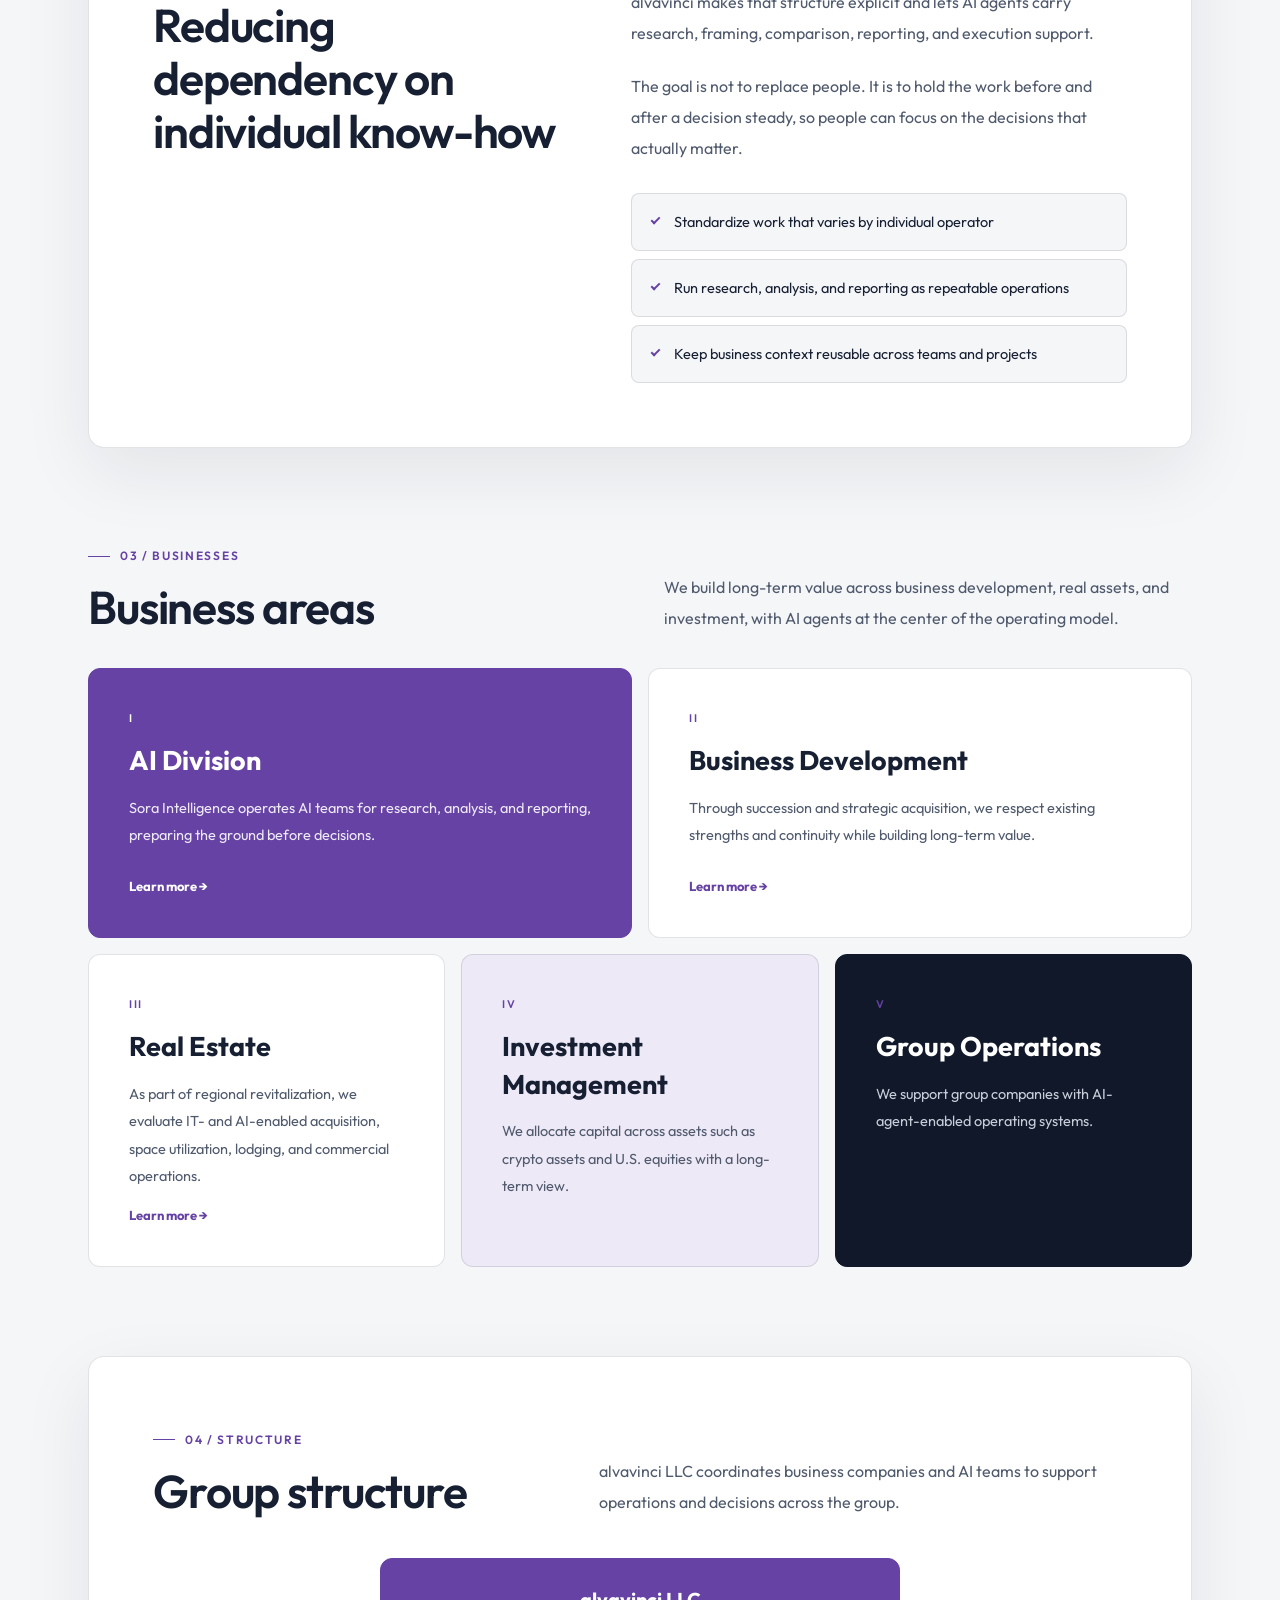
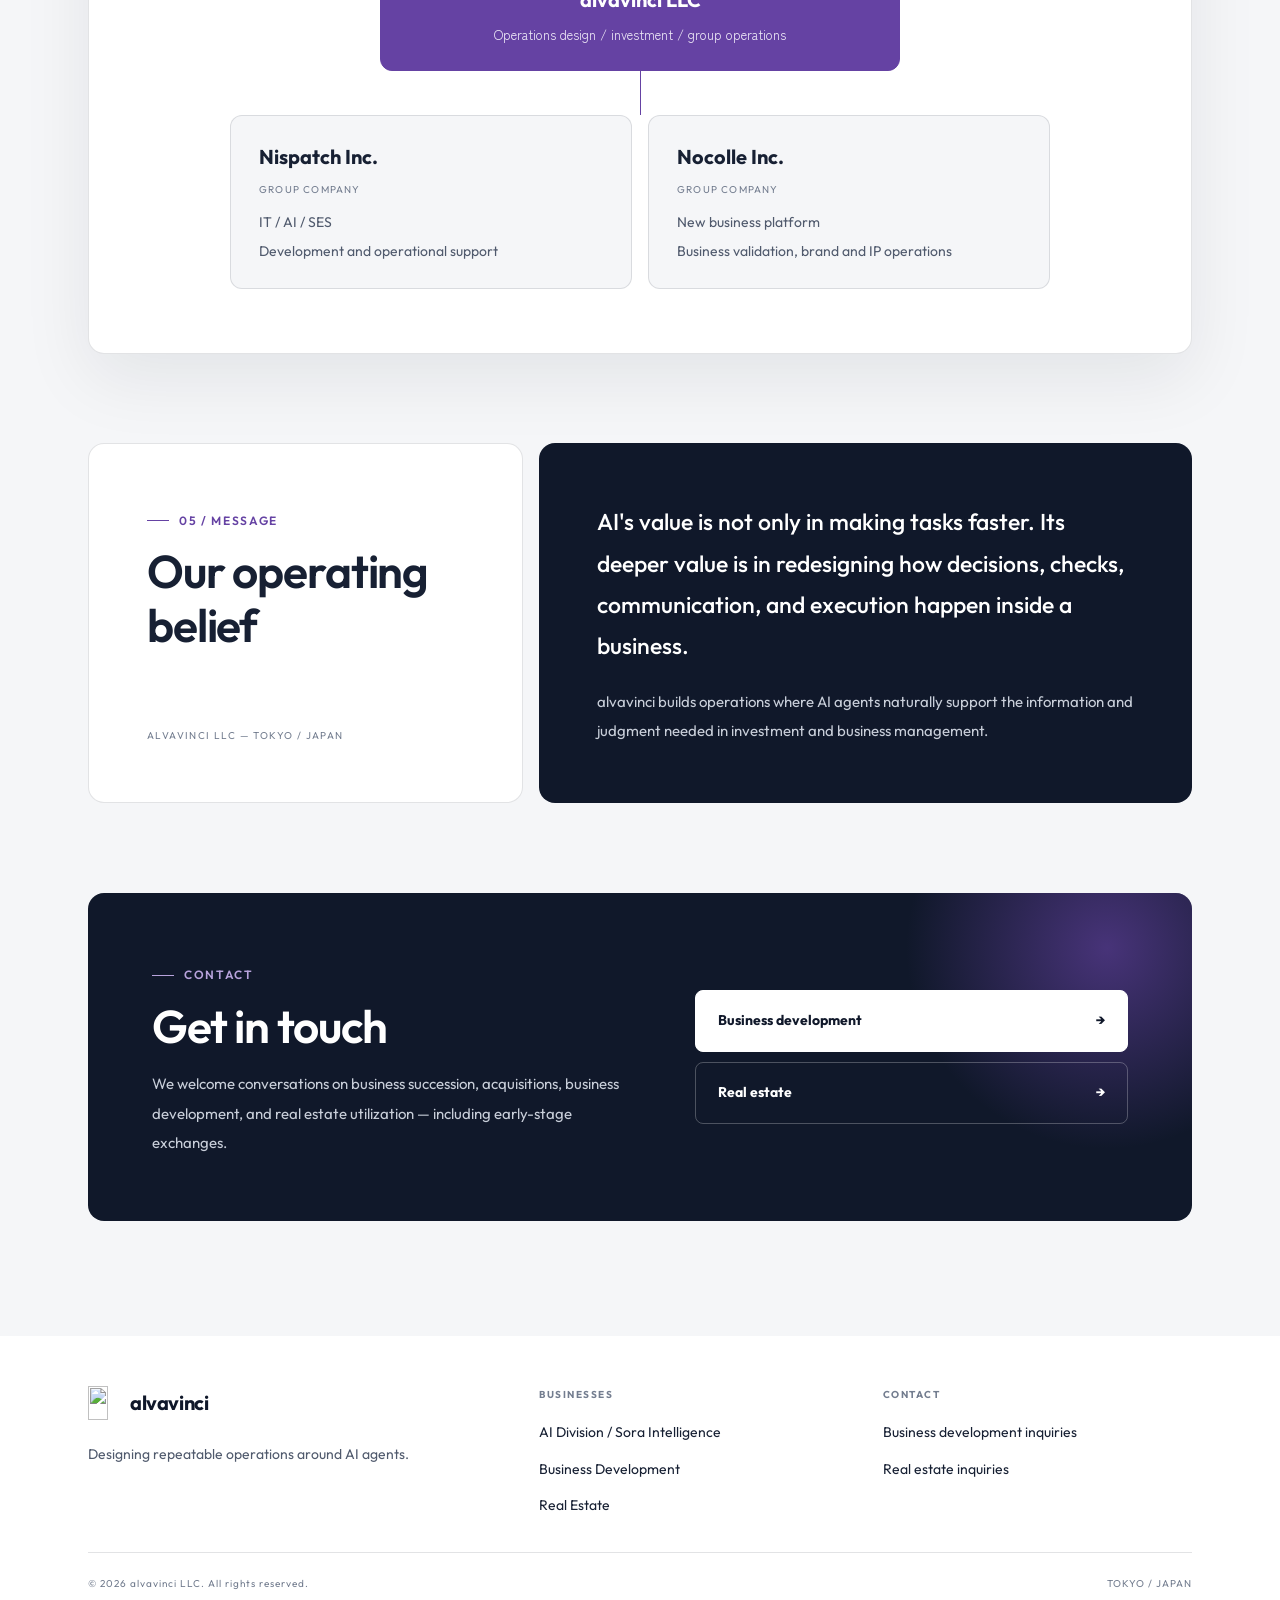
==== commit 60497028: "feat(home): スマホのヒーローに縦長（9:16）の専用映像を追加 PCと同じ横長映像をスマホの縦長ヒーローに拡大していたため、人物の一部しか 映らなかった。スマホ専用に縦長で生成した映像に切" ====
--- a/en/index.html
+++ b/en/index.html
@@ -109,7 +109,7 @@
 
     <main>
         <section class="hero">
-            <video class="hero-video" autoplay muted loop playsinline preload="metadata" poster="../assets/videos/hero-highlight-poster.webp" aria-hidden="true" tabindex="-1"><source src="../assets/videos/hero-highlight-720.mp4" type="video/mp4" media="(max-width: 699px)"><source src="../assets/videos/hero-highlight-1080.webm" type="video/webm"><source src="../assets/videos/hero-highlight-1080.mp4" type="video/mp4"></video>
+            <video class="hero-video" autoplay muted loop playsinline preload="metadata" poster="../assets/videos/hero-highlight-poster.webp" aria-hidden="true" tabindex="-1"><source src="../assets/videos/hero-highlight-vertical-720.webm" type="video/webm" media="(max-width: 699px)"><source src="../assets/videos/hero-highlight-vertical-720.mp4" type="video/mp4" media="(max-width: 699px)"><source src="../assets/videos/hero-highlight-1080.webm" type="video/webm"><source src="../assets/videos/hero-highlight-1080.mp4" type="video/mp4"></video>
             <div class="hero-shade" aria-hidden="true"></div>
             <span class="hero-credit" aria-hidden="true">AI-GENERATED CONCEPT FILM</span>
             <div class="container">
--- a/assets/css/style.css
+++ b/assets/css/style.css
@@ -253,8 +253,9 @@
     .flow-branches--3 { grid-template-columns: repeat(3,minmax(0,1fr)); }
 }
 @media (max-width:699px) {
-    .hero-video { object-position: 58% 50%; }
-    .hero-shade { background: rgba(16,24,42,.74); }
+    /* スマホは縦長（9:16）の専用映像を、見出しから3つの指標までの範囲（約1画面）に収め、下の白い枠の手前で紺に溶かす */
+    .hero-video { bottom: auto; height: 920px; object-position: 50% 45%; -webkit-mask-image: linear-gradient(#000 68%, transparent); mask-image: linear-gradient(#000 68%, transparent); }
+    .hero-shade { background: linear-gradient(180deg, rgba(16,24,42,.66) 0, rgba(16,24,42,.64) 420px, rgba(16,24,42,.66) 760px, var(--navy) 920px); }
     .sec-head { align-items: start; }
     .readout { grid-template-columns: 1fr; }
     .readout div { padding-block: 16px; border-bottom: 1px solid var(--line-dark); }
